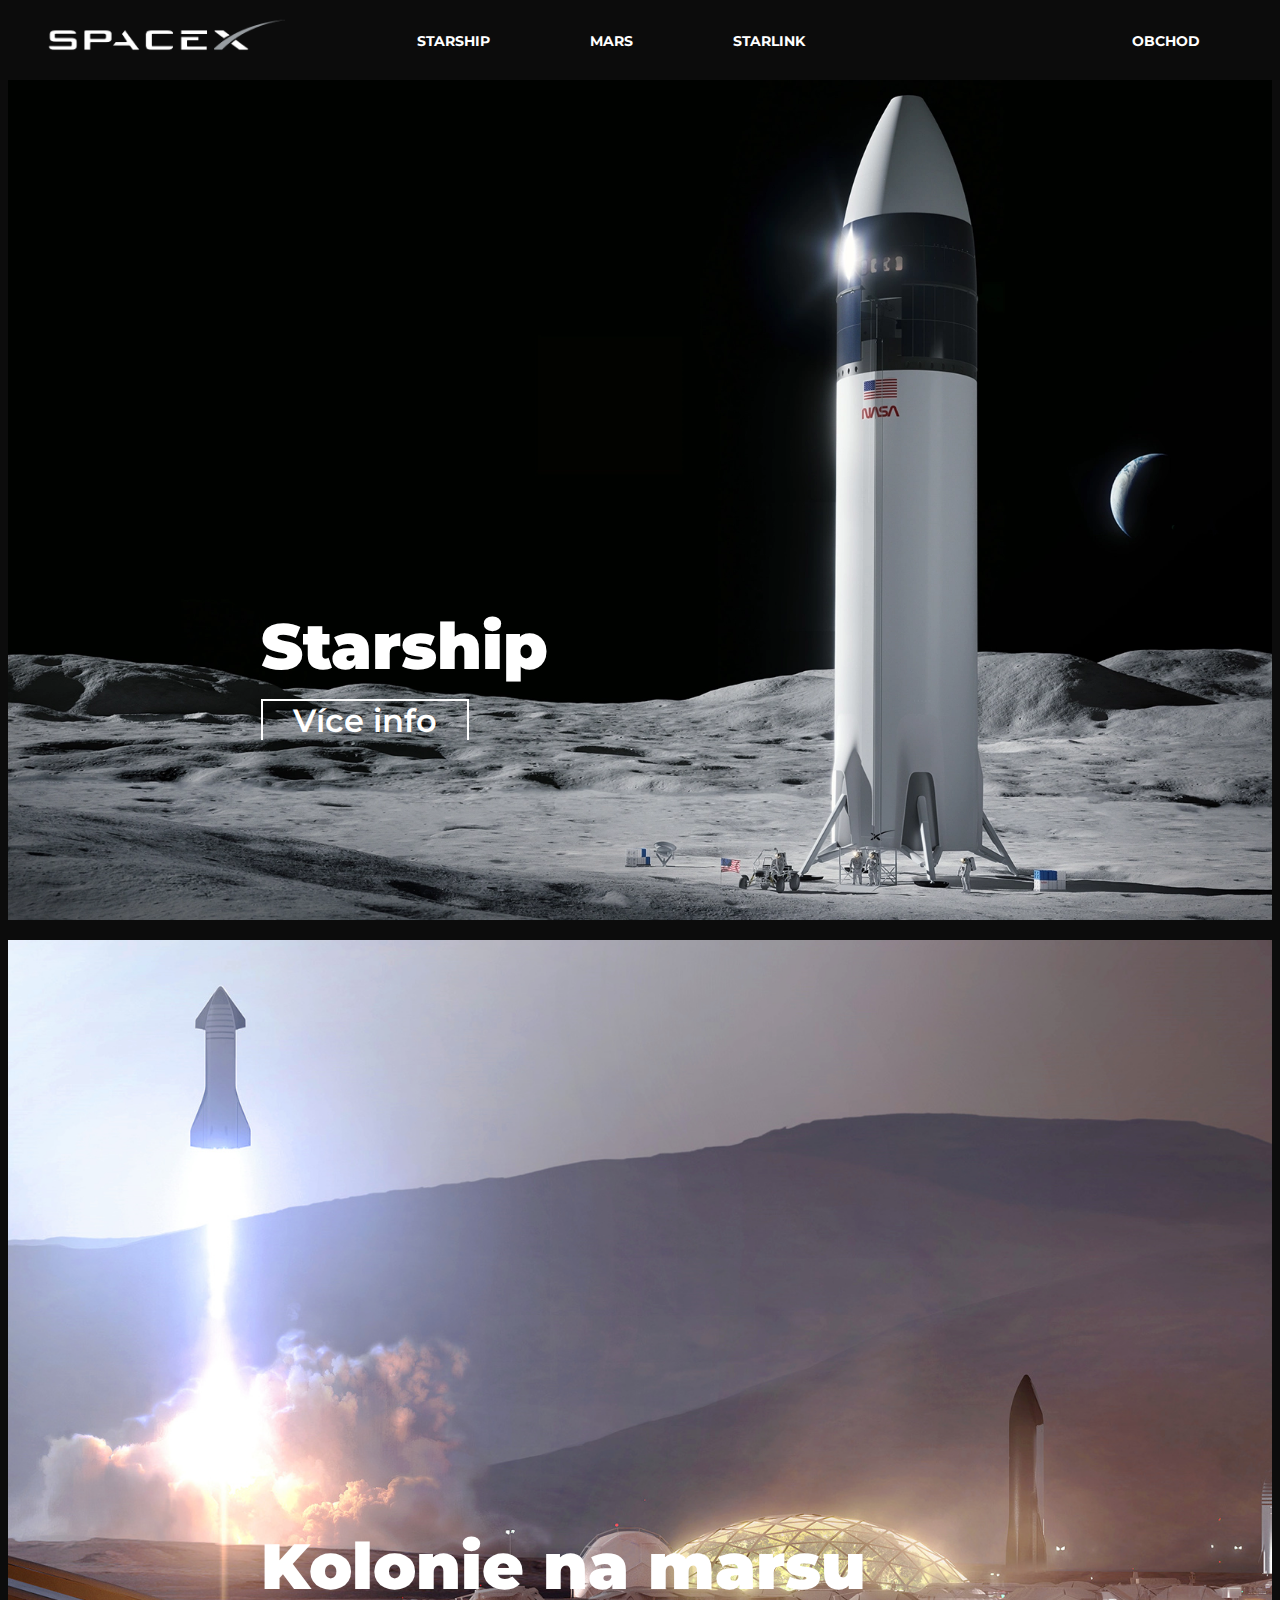
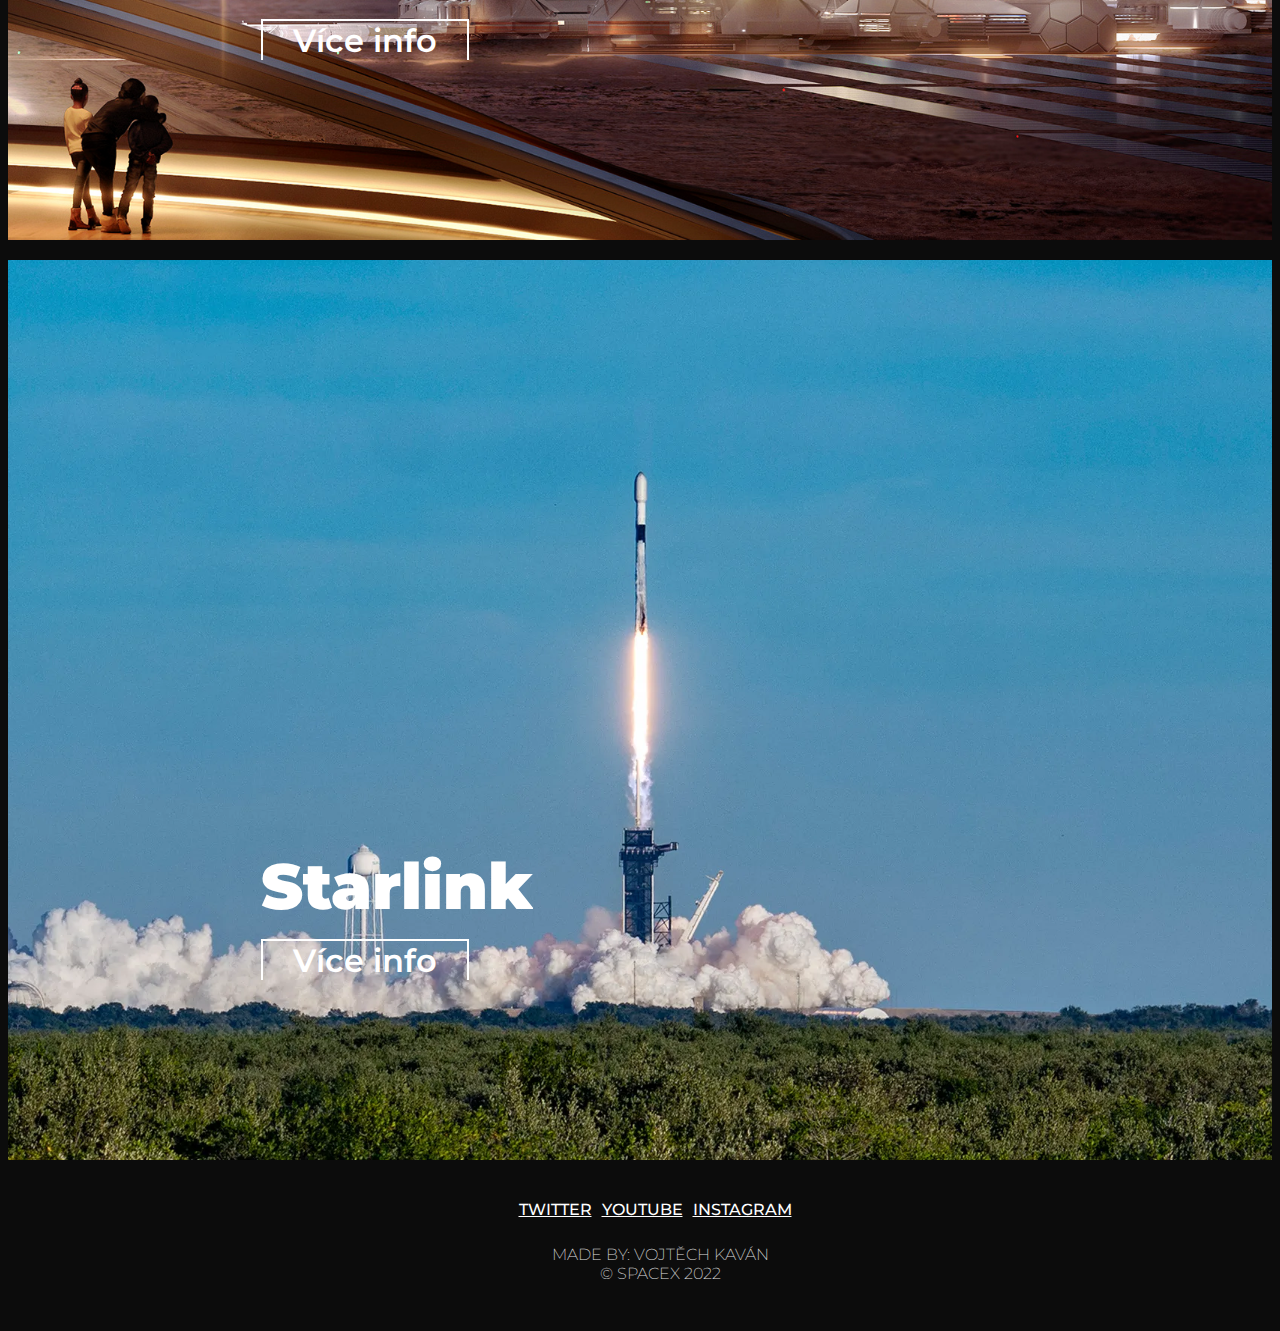
==== index.html @ 81c6cd9e "yes" ====
<!DOCTYPE html>
<html lang="en">

<head>
    <meta charset="UTF-8">
    <meta http-equiv="X-UA-Compatible" content="IE=edge">
    <meta name="viewport" content="width=device-width, initial-scale=1.0">
    <title>SpaceX</title>
    <link href="assets/styles.css" rel="stylesheet">
</head>

<body>

    <header class="header">
        <div class="background"></div>

        <div class="header_content">
            <div class="header_logo">
                <a href="index.html"><img src="assets/images/logo.webp" alt="SpaceX logo"></a>
            </div>

            <nav class="nav_menu">
                <ul>
                    <li><a class="nav_link" href="#starship">Starship</a></li>
                    <li><a class="nav_link" href="#mars">Mars</a></li>
                    <li><a class="nav_link" href="#starlink">Starlink</a></li>
                    <li></li>
                </ul>
                <div class="nav_menu_shop">
                    <a class="nav_link" href="https://shop.spacex.com/">Obchod</a>
                </div>
            </nav>
        </div>



    </header>



    <section class="project_container">
        <div id="starship"></div>
        <div class="background one"></div>

        <div class="project_text">
            <h1>Starship</h1>
            <a class="project_button" href="starship.html">
                <span class="text">Více info</span></a>
        </div>

    </section>
    <section class="project_container">
        <div id="mars"></div>
        <div class="background two"></div>

        <div class="project_text">
            <h1>Kolonie na marsu</h1>
            <a class="project_button" href="mars.html">
                <span class="text">Více info</span></a>
        </div>
    </section>
    <section class="project_container">
        <div id="starlink"></div>
        <div class="background three"></div>

        <div class="project_text">
            <h1>Starlink</h1>
            <a class="project_button" href="starlink.html">
                <span class="text">Více info</span></a>
        </div>
    </section>


    <footer class="footer">
        <ul class="footer_list">
            <li><a class="footer_link" href="https://twitter.com/spacex" target="_blank">Twitter</a></li>
            <li><a class="footer_link" href="https://www.youtube.com/channel/UCtI0Hodo5o5dUb67FeUjDeA" target="_blank">Youtube</a></li>
            <li><a class="footer_link" href="https://www.instagram.com/spacex/?hl=cs" target="_blank">Instagram</a></li>
        </ul>
        <ul class="footer_text">
            <li><a>Made by: Vojtěch Kaván</a></li>
            <li><a>© SpaceX 2022</a></li>
        </ul>
    </footer>
</body>

</html>
---- assets/styles.css ----
@import url('https://fonts.googleapis.com/css2?family=Montserrat:wght@100;300;400;500;700&display=swap');

/** {
    padding: 0;
    margin: 0;
    box-sizing: border-box;
}*/

html {
    scroll-behavior: smooth;
}

body {
    font-family: 'Montserrat', sans-serif;
    background-color: rgb(12, 12, 12);
    max-width: 100vw;
    overflow-x: hidden;
    color: white;
    background-size: cover;
    background-attachment: fixed;
}

.header {
    height: 5rem;
    position: fixed;
    top: 0;
    left: 0;
    width: 100%;
    z-index: 10;
}

.header .background {
    background: rgb(12, 12, 12);
    position: absolute;
    top: 0;
    left: 0;
    width: 100%;
    height: 100%;
    z-index: -1;
}

.header .header_content {
    height: 100%;
    width: 100%;
    display: flex;
}

.header_logo {
    margin-left: 50px;
    flex-grow: 1;
    margin: auto 0;
}

.header_logo a {
    display: block;
    width: 15rem;
    margin: 0 auto;
}

.header_logo a img {
    height: 100%;
    width: 100%;
    object-fit: cover;
}

.nav_menu {
    flex-grow: 2;
    display: flex;
    justify-content: space-between;
    align-items: center;
}

.nav_menu_shop {
    margin-right: 5rem;
}

.nav_menu_shop .nav_link {
    font-weight: bold;
    font-size: .9rem;
    text-transform: uppercase;
    list-style-type: none;
    text-decoration: none;
    color: white;
    transition: color 2s cubic-bezier(0.215, 0.610, 0.355, 1);
}

.nav_menu_shop .nav_link:hover {
    color: rgb(187, 187, 187);
}

.nav_menu ul li {
    margin: 0 3rem;
    display: inline-block;
}

.nav_menu ul li .nav_link {
    font-weight: bold;
    font-size: .9rem;
    text-transform: uppercase;
    list-style-type: none;
    text-decoration: none;
    color: white;
    transition: color 2s cubic-bezier(0.215, 0.610, 0.355, 1);
}

.nav_menu ul li .nav_link:hover {
    color: rgb(187, 187, 187);
}

.project_container {
    height: 100vh;
    position: relative;
    margin-top: 20px;
}

.project_container .background {
    height: 100%;
    background-repeat: no-repeat;
    background-size: cover;
    background-position: center;
}

.project_container .background.one {
    background-image: url(../assets/images/starship.webp);
}

.project_container .background.two {
    background-image: url(../assets/images/mars.webp);
}

.project_container .background.three {
    background-image: url(../assets/images/starlink.webp);
}

.project_text {
    color: white;
    position: absolute;
    bottom: 20%;
    left: 20%;
    overflow: hidden;
}

.project_text .project_button {
    font-size: 2rem;
    list-style-type: none;
    text-decoration: none;
    min-width: 130px;
    padding: 0 30px;
    margin: 30px 0 0;
    border: 2px solid #fff;
}

.project_text .project_button .text {
    font-size: 2rem;
    list-style-type: none;
    text-decoration: none;
    font-weight: 600;
    color: white;
    transition: color 2s cubic-bezier(0.215, 0.610, 0.355, 1);
}

.project_text .project_button .text:hover {
    color: rgb(187, 187, 187);
}

.starship_project_info {
    height: 100vh;
    position: relative;
    margin-top: 20px;
}

.starship_project_info .background {
    height: 100%;
    background-repeat: no-repeat;
    background-size: cover;
    background-position: center;
}

.starship_project_info .background.one {
    background-image: url(../assets/images/starship2.webp);
}

.starship_video {
    width: 100%;
    padding-top: 56.25%;
    position: relative;
    max-height: 100%;
}

.starship_video iframe {
    position: absolute;
    top: 0;
    left: 0;
    width: 100%;
    height: 100%;
}

.project_info_text {
    color: white;
    position: absolute;
    bottom: 20%;
    left: 20%;
    overflow: hidden;
}

.project_info_text .text {
    font-size: 1.5rem;
    list-style-type: none;
    text-decoration: none;
}

h1 {
    font-size: 4rem;
    text-align: left;
    margin: 0 0 1rem auto;
    font-weight: 1000;
}

.footer {
    color: rgb(52, 85, 107);
    margin: 0;
    position: relative;
    text-align: center;
    text-transform: uppercase;
    padding: 1.5rem 0;
}

.footer_text {
    list-style-type: none;
    align-items: center;
    justify-content: center;
    display: inline-block;
    flex-wrap: wrap;
    font-weight: 200;
    color: rgb(224, 224, 224);
    margin: 50;
}

.footer_list {
    list-style-type: none;
    text-decoration: none;
    display: flex;
    flex-wrap: wrap;
    justify-content: center;
    align-items: center;
    padding: 50 1rem;
    padding-top: 1rem;
    margin: 0;
}

.footer_list li {
    margin: 0 10px 10px 0;
}

.footer_link {
    color: white;
    font-weight: 500;
    transition: color 2s cubic-bezier(0.215, 0.610, 0.355, 1);
}

.footer_link:hover {
    color: rgb(187, 187, 187);
}
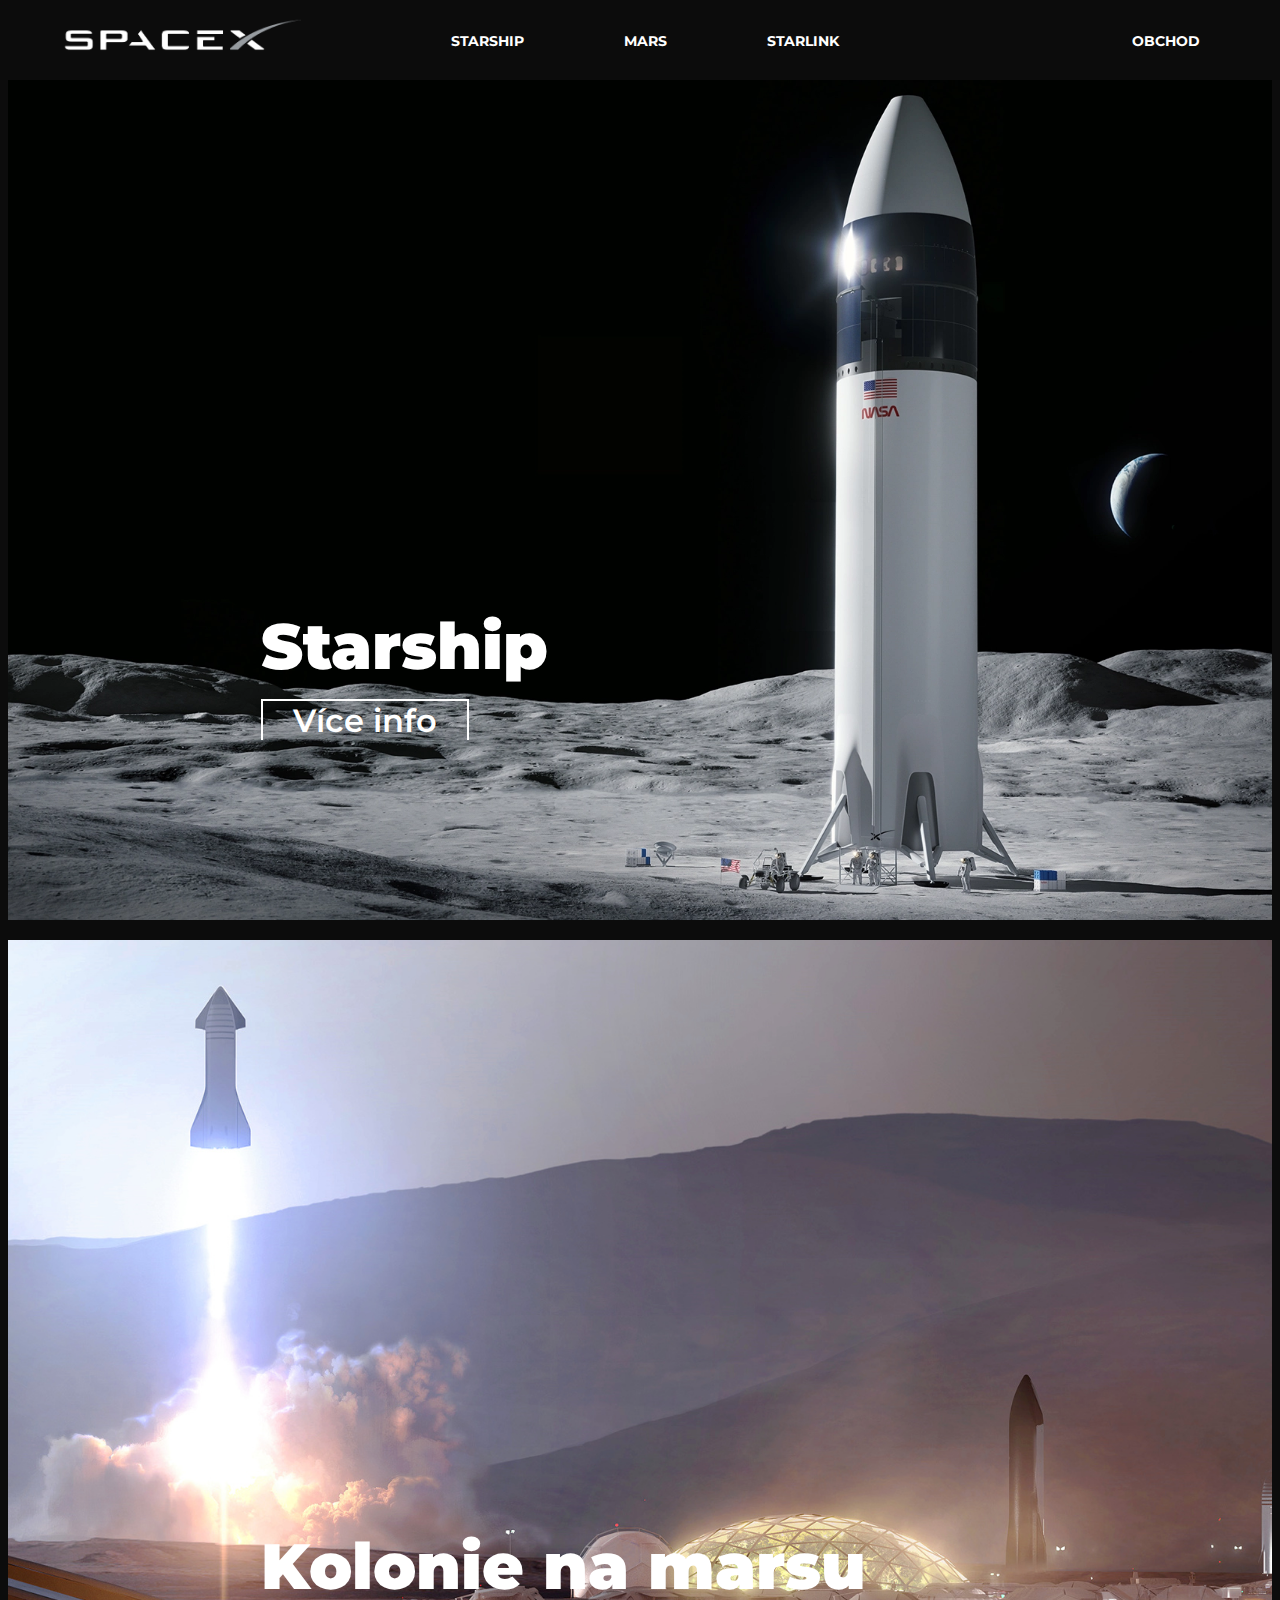
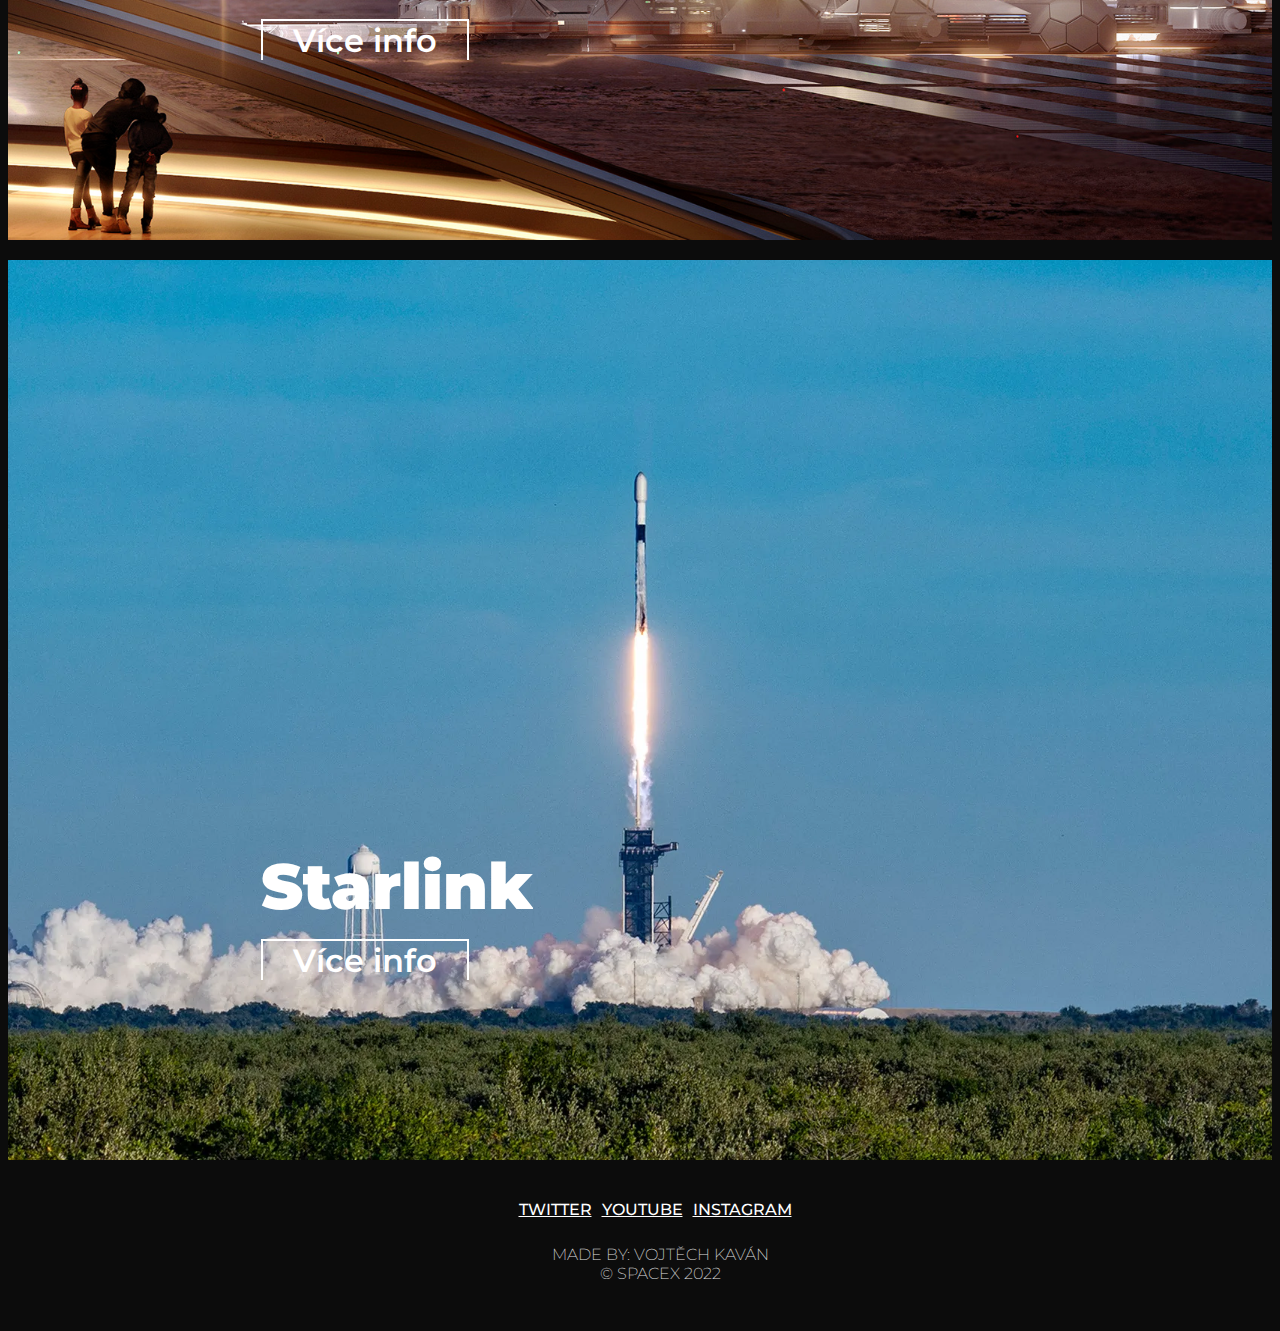
==== commit f52b4eec: "c" ====
--- a/index.html
+++ b/index.html
@@ -24,19 +24,13 @@
                     <li><a class="nav_link" href="#starship">Starship</a></li>
                     <li><a class="nav_link" href="#mars">Mars</a></li>
                     <li><a class="nav_link" href="#starlink">Starlink</a></li>
-                    <li></li>
                 </ul>
                 <div class="nav_menu_shop">
                     <a class="nav_link" href="https://shop.spacex.com/">Obchod</a>
                 </div>
             </nav>
         </div>
-
-
-
     </header>
-
-
 
     <section class="project_container">
         <div id="starship"></div>
@@ -70,7 +64,6 @@
         </div>
     </section>
 
-
     <footer class="footer">
         <ul class="footer_list">
             <li><a class="footer_link" href="https://twitter.com/spacex" target="_blank">Twitter</a></li>
--- a/assets/styles.css
+++ b/assets/styles.css
@@ -1,11 +1,4 @@
 @import url('https://fonts.googleapis.com/css2?family=Montserrat:wght@100;300;400;500;700&display=swap');
-
-/** {
-    padding: 0;
-    margin: 0;
-    box-sizing: border-box;
-}*/
-
 html {
     scroll-behavior: smooth;
 }
@@ -166,7 +159,27 @@
 .starship_project_info {
     height: 100vh;
     position: relative;
-    margin-top: 20px;
+    margin: 50 0;
+}
+
+.starship_project_info .project_info_text .text1 {
+    margin-left: 1rem;
+    margin-bottom: 3rem;
+}
+
+.starship_project_info .project_info_text .text2 {
+    margin-left: 5rem;
+    margin-bottom: 10rem;
+}
+
+.mars_project_info .project_info_text.text1 {
+    text-align: right;
+    margin-bottom: 3rem;
+}
+
+.mars_project_info .project_info_text .text2 {
+    margin-left: 1rem;
+    margin-bottom: 3rem;
 }
 
 .starship_project_info .background {
@@ -174,10 +187,6 @@
     background-repeat: no-repeat;
     background-size: cover;
     background-position: center;
-}
-
-.starship_project_info .background.one {
-    background-image: url(../assets/images/starship2.webp);
 }
 
 .starship_video {
@@ -195,11 +204,60 @@
     height: 100%;
 }
 
+.starship_project_info .background.one {
+    background-image: url(../assets/images/starship2.webp);
+}
+
+.starship_project_info .background.two {
+    background-image: url(../assets/images/raptor_engine.webp);
+}
+
+.starlink_project_info {
+    height: 100vh;
+    position: relative;
+    margin: 50 0;
+}
+
+.starlink_project_info .background {
+    height: 100%;
+    background-repeat: no-repeat;
+    background-size: cover;
+    background-position: center;
+}
+
+.starlink_project_info .background.one {
+    background-image: url(../assets/images/starlink2.webp);
+}
+
+.starlink_project_info .background.two {
+    background-image: url(../assets/images/starlink3.webp);
+}
+
+.mars_project_info {
+    height: 100vh;
+    position: relative;
+    margin: 50 0;
+}
+
+.mars_project_info .background {
+    height: 100%;
+    background-repeat: no-repeat;
+    background-size: cover;
+    background-position: center;
+}
+
+.mars_project_info .background.one {
+    background-image: url(../assets/images/mars2.webp);
+}
+
+.mars_project_info .background.two {
+    background-image: url(../assets/images/mars3.webp);
+}
+
 .project_info_text {
     color: white;
     position: absolute;
     bottom: 20%;
-    left: 20%;
     overflow: hidden;
 }
 
